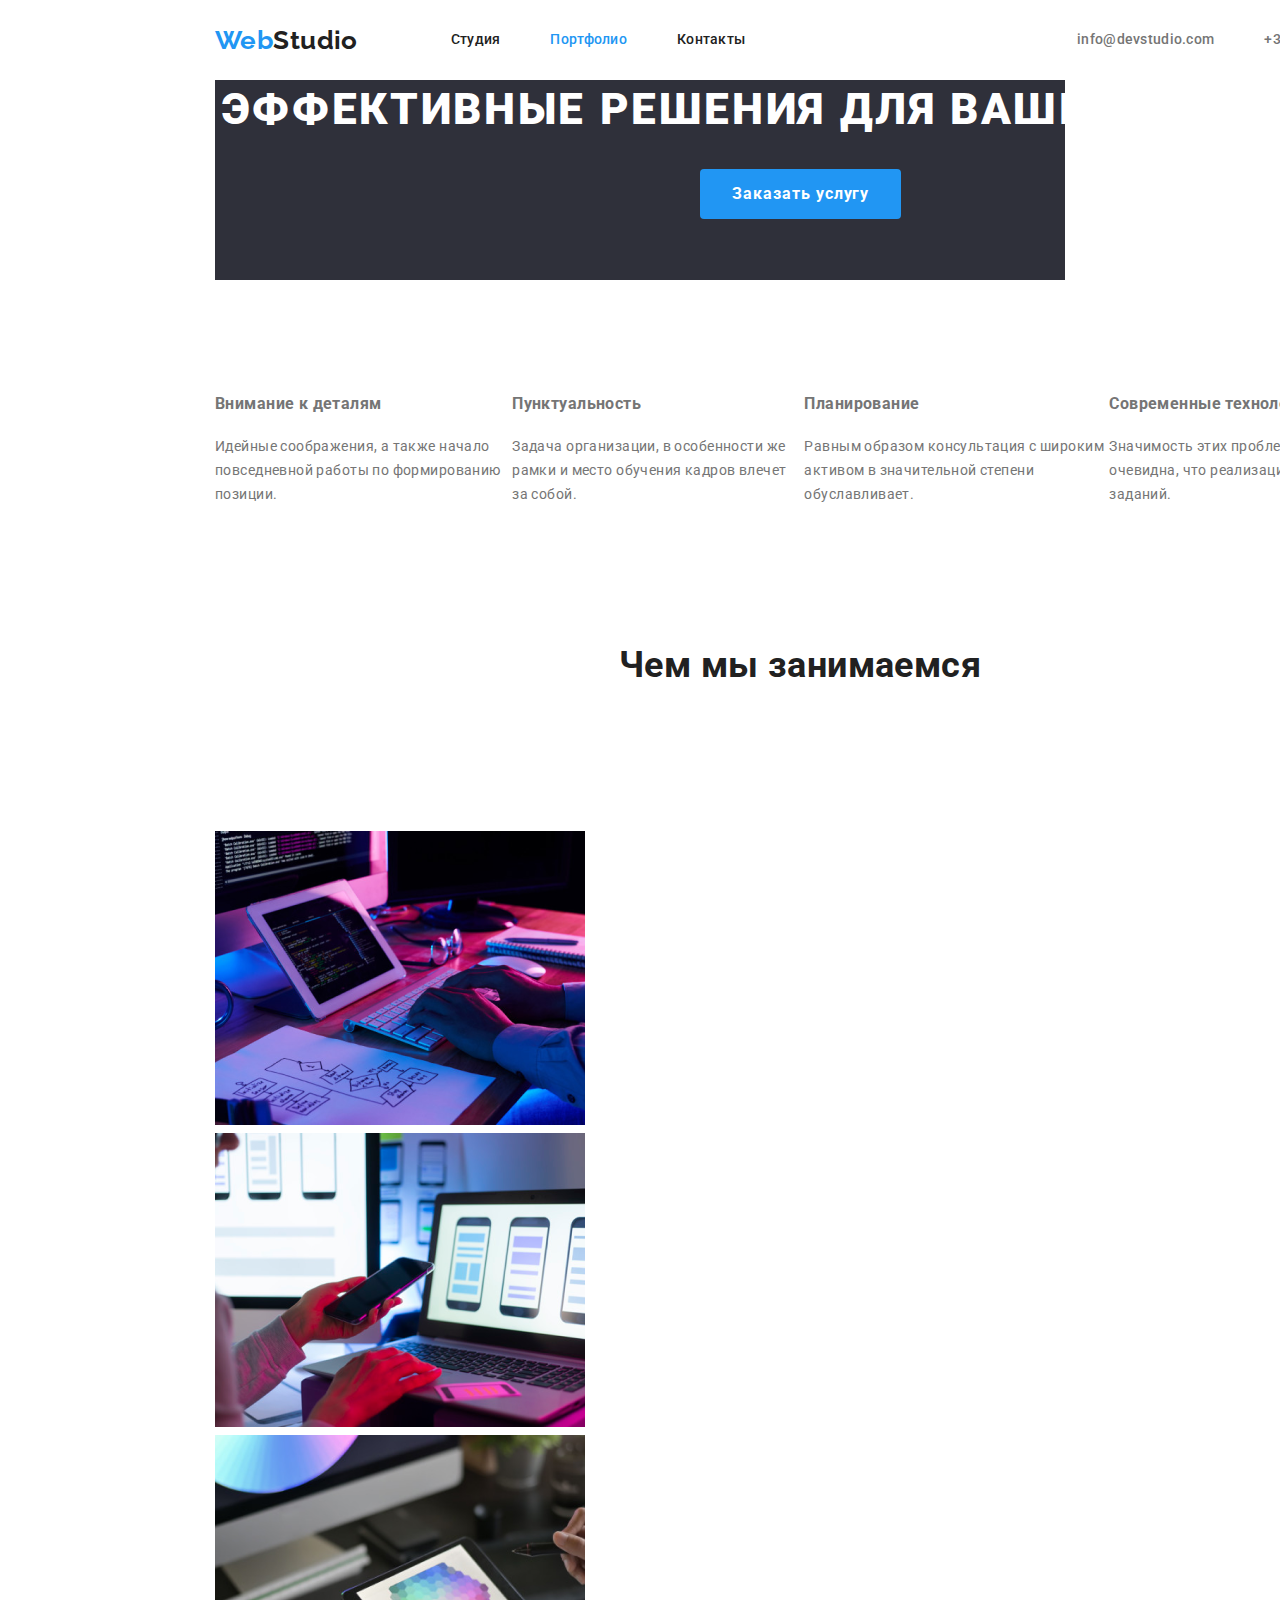
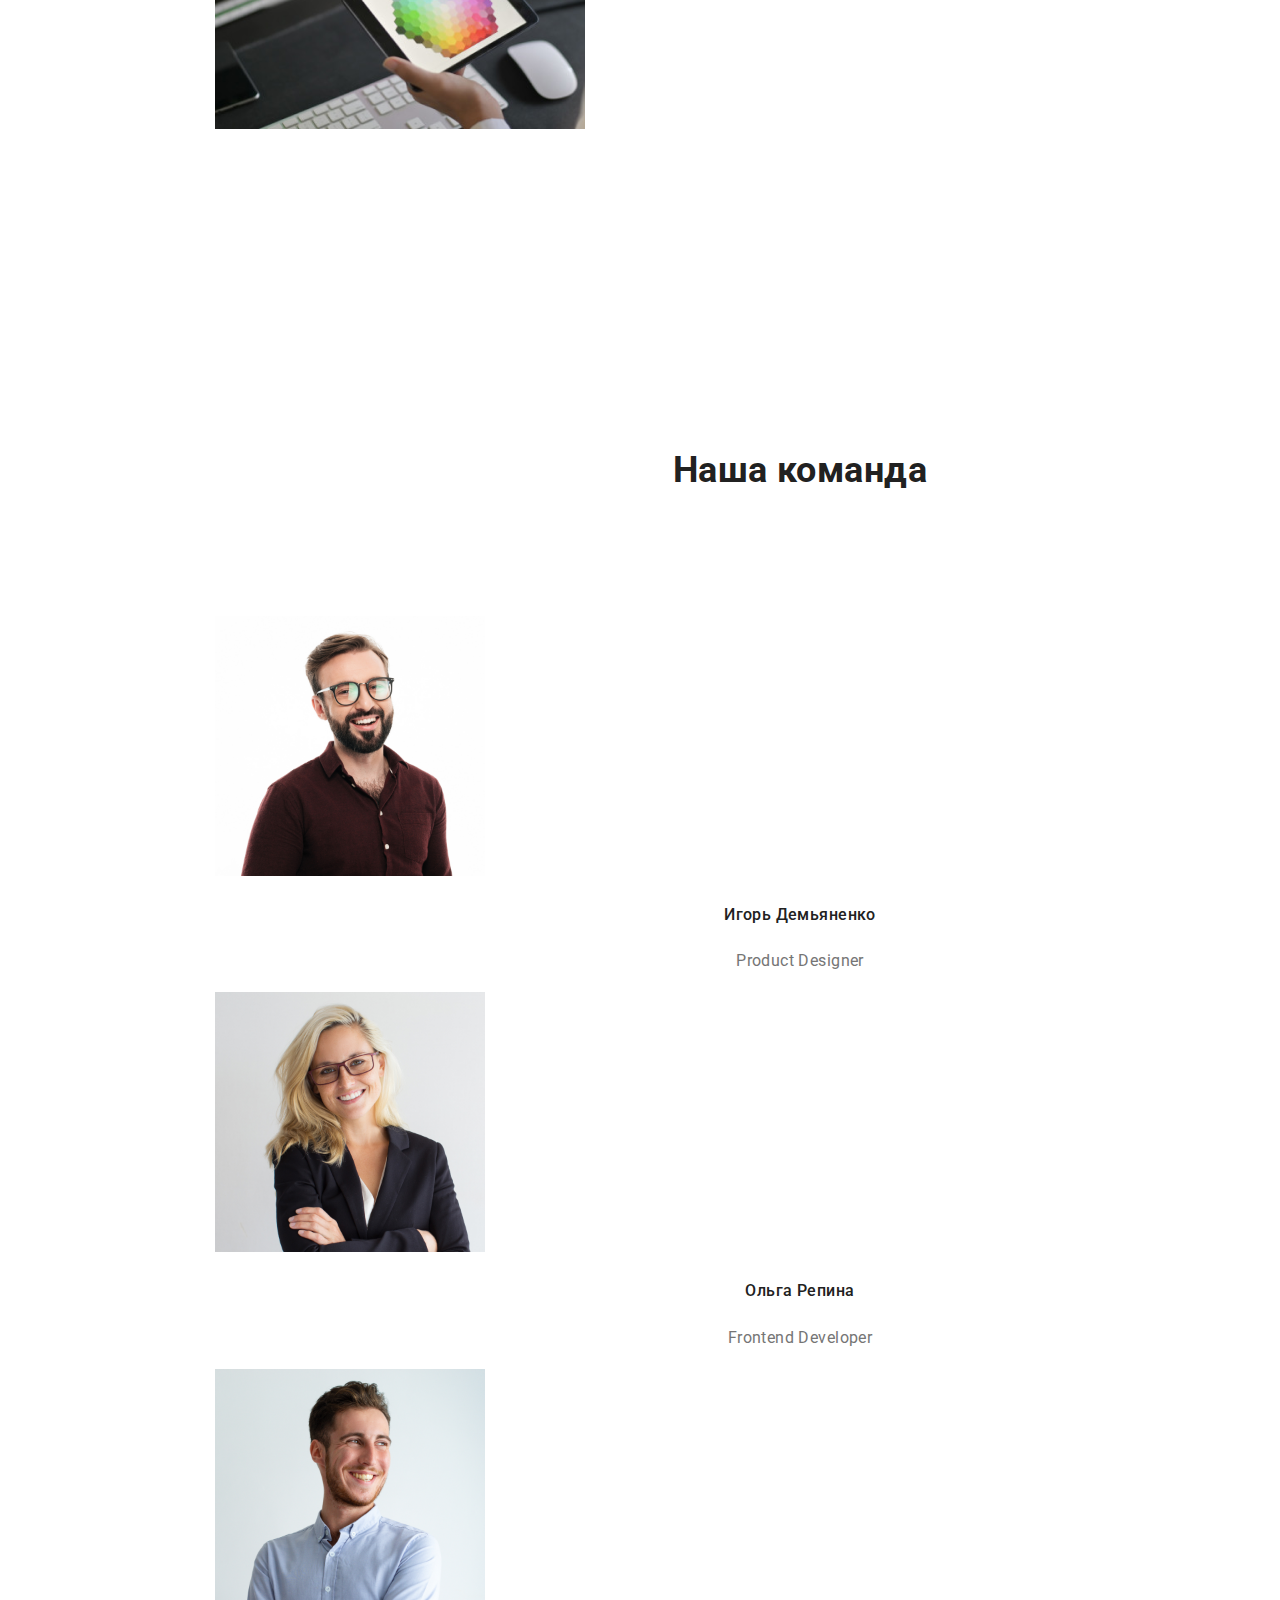
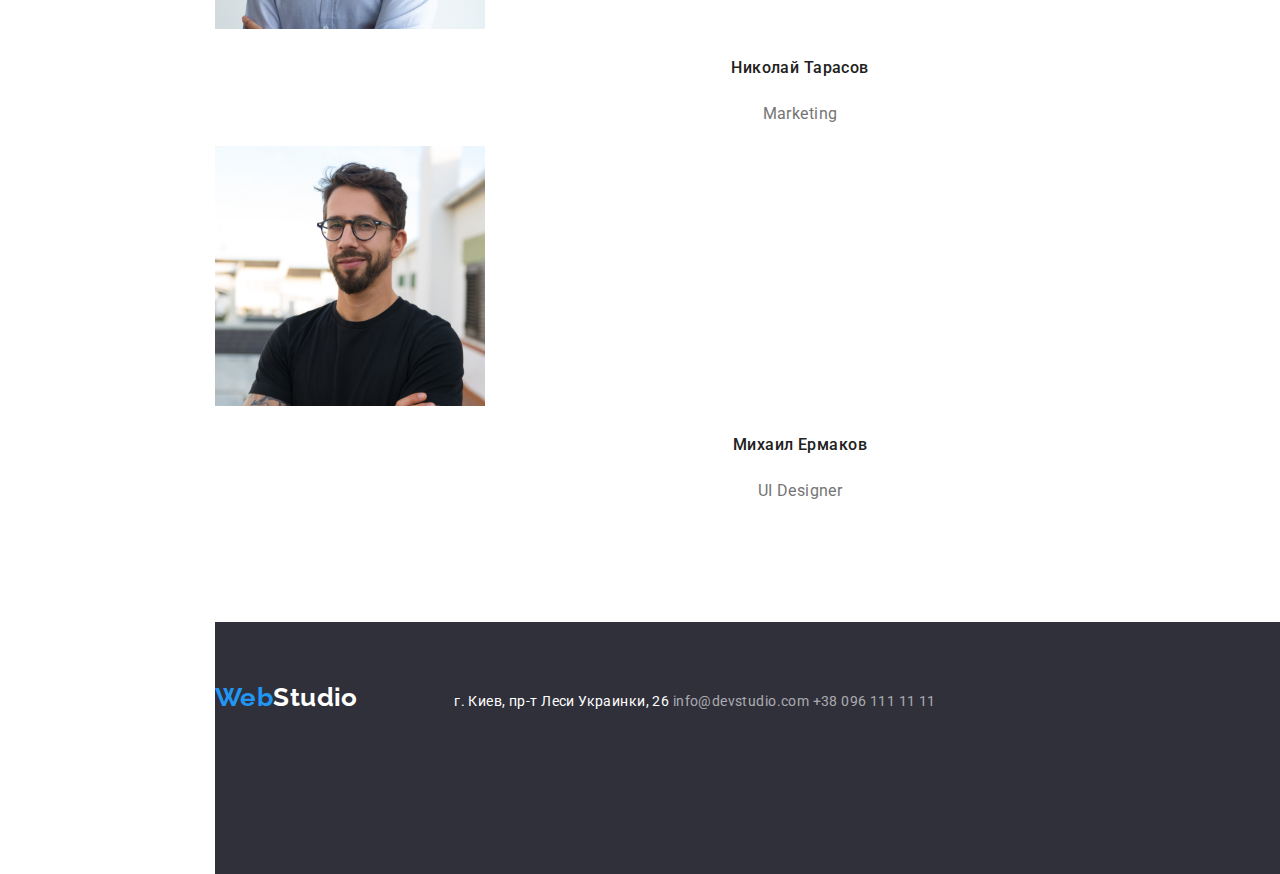
==== index.html @ aaf19cfa "Задание3, вар1" ====
<!DOCTYPE html>
<html lang="ru">

<head>
    <meta charset="UTF-8" />
    <meta name="viewport" content="width=device-width, initial-scale=1.0" />
    <title>Document</title>
    <link rel="preconnect" href="https://fonts.gstatic.com">
    <link href="https://fonts.googleapis.com/css2?family=Raleway:wght@700&family=Roboto:wght@400;500;700;900&display=swap"
        rel="stylesheet">
    <link  rel="stylesheet" href="https://cdnjs.cloudflare.com/ajax/libs/modern-normalize/1.0.0/modern-normalize.min.css">
    <link rel="stylesheet" href="./css/style.css">
    <link rel="stylesheet" href="./css/main.css">

</head>

<body>
    <!-- Шапка сайта -->
    <header>
        <div class="container">
        <div class="main-nav">
            <a href="" class="logo"><span>Web</span>Studio</a>
            <nav>
                <ul class="site-nav list">
                    <li class="item"><a href="" class="link">Студия</a></li>
                    <li class="item"><a href="./portfolio.html" class="link current">Портфолио</a></li>
                    <li class="item"><a href="" class="link">Контакты</a></li>
                </ul>
            </nav>
        
            <ul class="aut-nav list">
                <li class="item"><a href="mailto:info@devstudio.com" class="link">info@devstudio.com</a></li>
                <li class="item"><a href="tel:+380961111111" class="link">+38 096 111 11 11</a></li>
            </ul>
            </div>
        </div>

        
    </header>

    <main>
        <!-- Герой -->
        <section class="hero">
           
            <div class="container">

                <h1 class="hero-title">Эффективные решения для вашего бизнеса</h1>
                <a href="" class="button">Заказать услугу</a>

            </div>
            

        </section>

        <!-- Преимущества -->
        <section class="features">
            <div class="container"> 
                <div class="container-features">
                    <ul class="features list">
                        <li class="item">
                            <h3 class="features-title">Внимание к деталям</h3>
                            <p>
                                Идейные соображения, а также начало повседневной работы по формированию позиции.
                            </p>
                        </li>
                        <li li class="item">
                            <h3 class="features-title">Пунктуальность</h3>
                            <p>Задача организации, в особенности же рамки и место обучения кадров влечет за собой.</p>
                        </li>
                        <li class="item">
                            <h3 class="features-title">Планирование</h3>
                            <p>Равным образом консультация с широким активом в значительной степени обуславливает.</p>
                        </li>
                        <li class="item">
                            <h3 class="features-title">Современные технологии</h3>
                            <p>Значимость этих проблем настолько очевидна, что реализация плановых заданий.</p>
                        </li>
                    </ul>
                </div>
            </div>
        </section>

        <!-- Чем мы занимаемся -->
        <section class="work">

            
            <div class="container">

                <h2 class="work-title">Чем мы занимаемся</h2>

                <ul class="work list">
                    <li>
                        <img src="./images/img1.png" alt="Руки на клавиатуре" width="370" />
                    <li>
                        <img src="./images/img2.png" alt="Ноутбук" width="370" />
                    </li>
                    <li>
                        <img src="./images/img3.png" alt="Планшет" width="370" />
                    </li>

                </ul>
            </div>
        </section>

        <!-- Наша команда -->
        <section class="team">

            <div class="container">
                <h2 class="team-title">Наша команда</h2>
                <ul class="team list">
                    <li>
                        <img src="./images/Dem.jpg" alt="Фото" width="270" />
                        <h3 class="team-name">Игорь Демьяненко</h3>
                        <p class="text">Product Designer</p>
                    </li>

                    <li>
                        <img src="./images/Rep.jpg" alt="Фото" width="270" />
                        <h3 class="team-name">Ольга Репина</h3>
                        <p class="text">Frontend Developer</p>
                    </li>
                    <li>
                        <img src="./images/Tar.jpg" alt="Фото" width="270" />
                        <h3 class="team-name">Николай Тарасов</h3>
                        <p class="text">Marketing</p>
                    </li>
                    <li>
                        <img src="./images/Erm.jpg" alt="Фото" width="270" />
                        <h3 class="team-name">Михаил Ермаков</h3>
                        <p class="text">UI Designer</p>
                    </li>

                </ul>
            </div>
        </section>
    </main>

    <!-- Футер -->
    <footer>
        <section class="footer">
            <div class="container">
                
                <address class="adress">
                    <a href="" class="logo"><span>Web</span>Studio</a>

                    <span class="adress-link">г. Киев, пр-т Леси Украинки, 26</span>
                    <a href="mailto:info@devstudio.com" class="link">info@devstudio.com </a>
                    <a href="tel:+380961111111" class="link">+38 096 111 11 11</a>
                </address>
            </div>
        </section>

    </footer>
</body>

</html>
---- css/style.css ----
/* Основной цвет текста  #212121 
   Studio   #FFFFFF;
второстепенный цвет - #757575;
  адрес background: #FFFFFF;
 ссылки -  #2196F3;  
  цвет фона  "Наша команда" #F5F4FA;
  */

:root {
  --primary-text-color: #757575;
  --title-text-color: #212121;
  --accent-color: #2196f3;
  --primary-white-color: #ffffff;
  --primary-bg-color: #2f303a;
}

body {
  background-color: var(--primary-white-color);
  color: var(--primary-text-color);
  font-family: "Roboto", sans-serif;
  font-style: normal;
  font-weight: normal;
  font-size: 14px;
  line-height: 1.71;
  letter-spacing: 0.03em;

  padding-left: 215px;
  padding-right: 215px;
}

.list {
  padding: 0;
  margin: 0;
  list-style: none;
}

.container {
  margin-left: auto;
  margin-right: auto;
  width: 1170px;
}

/*logo*/
span {
  color: var(--accent-color);
}
.logo {
  margin-right: 93px;

  color: var(--title-text-color);
  font-family: Raleway, sans-serif;
  font-weight: bold;
  font-size: 26px;
  line-height: 1.19;
  text-decoration: none;
}
.logo:hover,
.logo:focus {
  color: var(--accent-color);
}

.link:hover,
.link:focus {
  color: var(--title-text-color);
}

/* Site nav */
.main-nav {
  display: flex;
  align-items: center;
}

.site-nav {
  display: flex;
}

.site-nav .item:not(:last-child) {
  margin-right: 50px;
}

.site-nav .link {
  display: block;
  padding-bottom: 32px;
  padding-top: 32px;
  color: var(--title-text-color);
  font-style: normal;
  font-weight: 500;
  font-size: 14px;
  line-height: 1.14;
  letter-spacing: 0.02em;
  text-decoration: none;
}
.site-nav .link:hover,
.site-nav .link:focus {
  color: var(--accent-color);
}

.site-nav .link.current {
  color: var(--accent-color);
}

/*aut-nav*/

.aut-nav {
  display: flex;
  margin-left: auto;
}

.aut-nav .item:not(:last-child) {
  margin-right: 50px;
}

.aut-nav .link {
  color: var(--primary-text-color);
  font-weight: 500;
  font-size: 14px;
  line-height: 1.14;
  letter-spacing: 0.02em;
  text-decoration: none;
}
.aut-nav .link:hover,
.aut-nav .link:focus {
  color: var(--accent-color);
}

/*Футер*/
.footer {
  background-color: var(--primary-bg-color);
}

.adress {
  background-color: var(--primary-bg-color);
  color: var(--primary-white-color);
  font-family: Roboto;
  font-style: normal;
  font-weight: normal;
  font-size: 14px;
  line-height: 1.71;
  width: 1600px;
  height: 252px;
  padding-top: 60px;
  padding-bottom: 60px;
  
}

.adress .logo {
  color: var(--primary-white-color);
}

.adress .logo:hover,
.adress .logo:focus {
  color: var(--accent-color);
}

.adress .link {
  color: rgba(255, 255, 255, 0.6);
  text-decoration: none;
}

.adress .link:hover,
.adress .link:focus {
  color: var(--accent-color);
}

.adress-link {
  color: var(--primary-white-color);
  font-size: 14px;
  line-height: 1.71;
  text-decoration: none;
}
---- css/main.css ----
/*  hero*/
.hero {
  text-align: center;
  height: 200px;
  background-color: var(--primary-bg-color);
}

.hero-title {
  margin-top: 0;
  margin-bottom: 29;
  color: var(--primary-white-color);
  font-family: inherit;
  font-style: 400;
  font-weight: 900;
  font-size: 44px;
  line-height: 1.36;
  text-align: center;
  letter-spacing: 0.06em;
  text-transform: uppercase;
}

/*  button*/
.button {
  display: inline-block;
  position: absolute;
  padding: 10px 32px;
  background-color: var(--accent-color);
  color: var(--primary-white-color);
  font-weight: bold;
  font-size: 16px;
  line-height: 1.87;
  display: flex;
  align-items: center;
  letter-spacing: 0.06em;
  min-width: 200px;
  height: 50px;
  left: 700px;
  text-decoration: none;
  border-radius: 4px;
}

/*  section*/
.section-title {
  color: var(--title-text-color);
  margin-top: 0;
}

/*features */
.container-features {
  padding-top: 94px;
}
.features .list {
  display: flex;
}

fet .features-title {
  color: var(--title-text-color);
  font-weight: 700;
  font-size: 14px;
  line-height: 1.14;
  text-transform: uppercase;
}

/*  work*/
.work {
  padding-top: 94px;
  padding-bottom: 94px;
}

.work-title {
  color: var(--title-text-color);
  font-weight: bold;
  font-size: 36px;
  line-height: 1.19;
  text-align: center;
  margin-bottom: 50px;
}

/*  team*/
.team {
  padding-top: 94px;
  padding-bottom: 50px;
}

.team-title {
  color: var(--title-text-color);
  font-weight: bold;
  font-size: 36px;
  line-height: 1.19;
  text-align: center;
}
.team-name {
  color: var(--title-text-color);
  font-weight: 500;
  font-size: 16px;
  line-height: 1.9;
  text-align: center;
}
.text {
  font-weight: normal;
  font-size: 16px;
  line-height: 1.9;
  text-align: center;
}
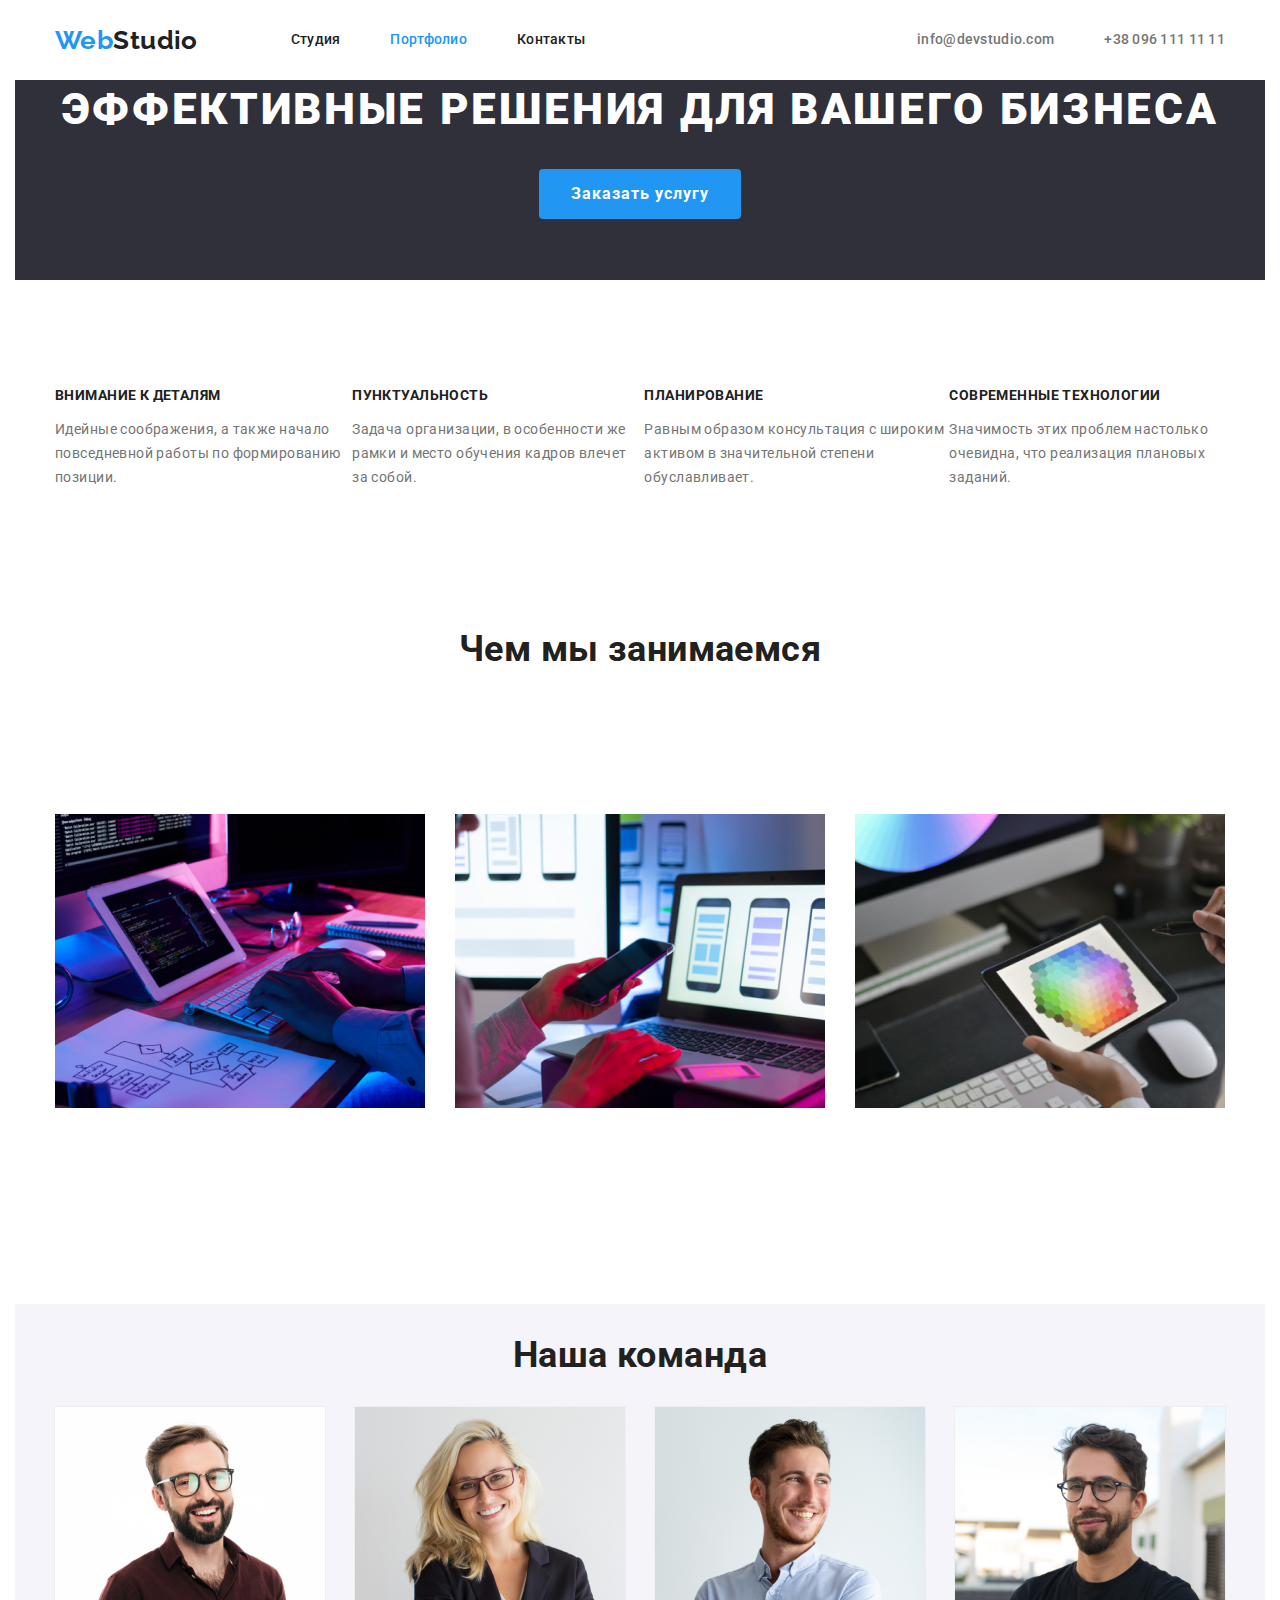
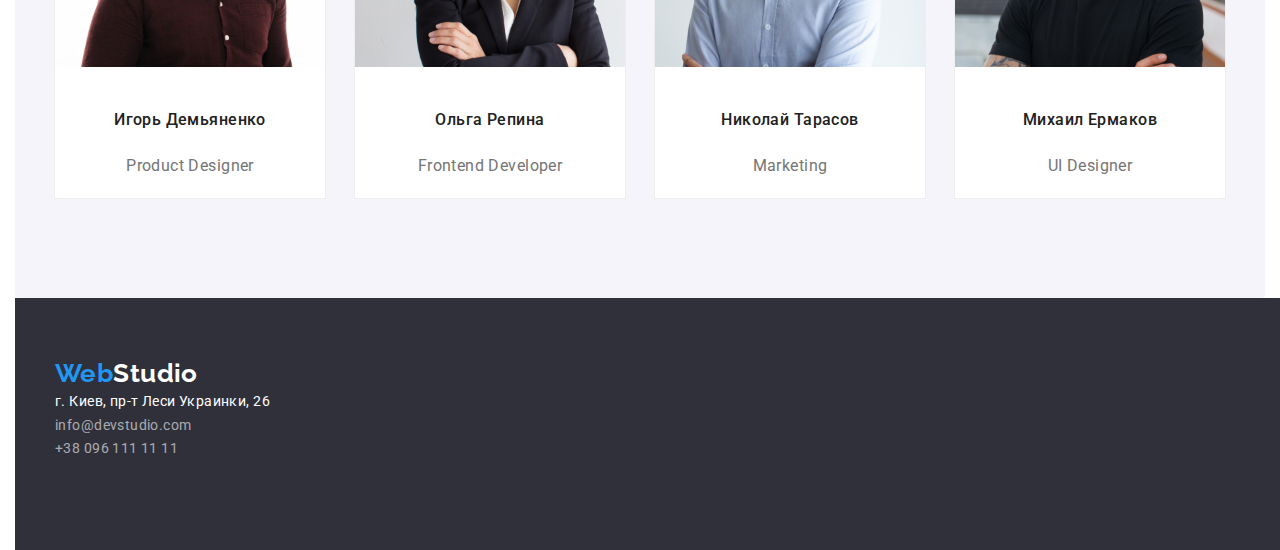
==== commit 3b337b69: "," ====
--- a/index.html
+++ b/index.html
@@ -89,12 +89,12 @@
                 <h2 class="work-title">Чем мы занимаемся</h2>
 
                 <ul class="work list">
-                    <li>
+                    <li class = "flex-element">
                         <img src="./images/img1.png" alt="Руки на клавиатуре" width="370" />
-                    <li>
+                    <li class = "flex-element">
                         <img src="./images/img2.png" alt="Ноутбук" width="370" />
                     </li>
-                    <li>
+                    <li class = "flex-element">
                         <img src="./images/img3.png" alt="Планшет" width="370" />
                     </li>
 
@@ -108,23 +108,23 @@
             <div class="container">
                 <h2 class="team-title">Наша команда</h2>
                 <ul class="team list">
-                    <li>
+                    <li class = "team-element">
                         <img src="./images/Dem.jpg" alt="Фото" width="270" />
                         <h3 class="team-name">Игорь Демьяненко</h3>
                         <p class="text">Product Designer</p>
                     </li>
 
-                    <li>
+                    <li class = "team-element">
                         <img src="./images/Rep.jpg" alt="Фото" width="270" />
                         <h3 class="team-name">Ольга Репина</h3>
                         <p class="text">Frontend Developer</p>
                     </li>
-                    <li>
+                    <li class = "team-element">
                         <img src="./images/Tar.jpg" alt="Фото" width="270" />
                         <h3 class="team-name">Николай Тарасов</h3>
                         <p class="text">Marketing</p>
                     </li>
-                    <li>
+                    <li class = "team-element">
                         <img src="./images/Erm.jpg" alt="Фото" width="270" />
                         <h3 class="team-name">Михаил Ермаков</h3>
                         <p class="text">UI Designer</p>
@@ -141,11 +141,19 @@
             <div class="container">
                 
                 <address class="adress">
-                    <a href="" class="logo"><span>Web</span>Studio</a>
+                        <a href="" class="logo"><span>Web</span>Studio</a>
+                    <div class="adress-item">
 
-                    <span class="adress-link">г. Киев, пр-т Леси Украинки, 26</span>
-                    <a href="mailto:info@devstudio.com" class="link">info@devstudio.com </a>
-                    <a href="tel:+380961111111" class="link">+38 096 111 11 11</a>
+                        <ul class="footer list">
+
+                            <li><span class="adress-link">г. Киев, пр-т Леси Украинки, 26</span> </li>
+                            <li><a href="mailto:info@devstudio.com" class="link">info@devstudio.com </a></li>
+                            <li><a href="tel:+380961111111" class="link">+38 096 111 11 11</a></li>
+                         
+                        </ul>  
+                    </div>    
+
+
                 </address>
             </div>
         </section>
--- a/css/style.css
+++ b/css/style.css
@@ -23,9 +23,8 @@
   font-size: 14px;
   line-height: 1.71;
   letter-spacing: 0.03em;
-
-  padding-left: 215px;
-  padding-right: 215px;
+  padding-left: 15px;
+  padding-right: 15px;
 }
 
 .list {
@@ -140,7 +139,6 @@
   height: 252px;
   padding-top: 60px;
   padding-bottom: 60px;
-  
 }
 
 .adress .logo {
@@ -168,3 +166,6 @@
   line-height: 1.71;
   text-decoration: none;
 }
+
+.adress-item {
+}
--- a/css/main.css
+++ b/css/main.css
@@ -22,14 +22,14 @@
 /*  button*/
 .button {
   display: inline-block;
-  position: absolute;
+
   padding: 10px 32px;
   background-color: var(--accent-color);
   color: var(--primary-white-color);
   font-weight: bold;
   font-size: 16px;
   line-height: 1.87;
-  display: flex;
+
   align-items: center;
   letter-spacing: 0.06em;
   min-width: 200px;
@@ -53,7 +53,7 @@
   display: flex;
 }
 
-fet .features-title {
+.features-title {
   color: var(--title-text-color);
   font-weight: 700;
   font-size: 14px;
@@ -65,6 +65,7 @@
 .work {
   padding-top: 94px;
   padding-bottom: 94px;
+  display: flex;
 }
 
 .work-title {
@@ -75,11 +76,21 @@
   text-align: center;
   margin-bottom: 50px;
 }
+.flex-element {
+  margin-right: 30px;
+}
+
+.flex-element:nth-child(3n) {
+  margin-right: 0;
+}
 
 /*  team*/
 .team {
-  padding-top: 94px;
   padding-bottom: 50px;
+  display: flex;
+
+  background: #f5f4fa;
+  border-radius: 0px 0px 4px 4px;
 }
 
 .team-title {
@@ -95,6 +106,8 @@
   font-size: 16px;
   line-height: 1.9;
   text-align: center;
+  margin-top: 30px;
+  margin-bottom: 10px;
 }
 .text {
   font-weight: normal;
@@ -102,3 +115,13 @@
   line-height: 1.9;
   text-align: center;
 }
+
+.team-element {
+  margin-right: 30px;
+  outline: 1px solid #eeeeee;
+  background: #ffffff;
+}
+
+.team-element:nth-child(4n) {
+  margin-right: 0;
+}
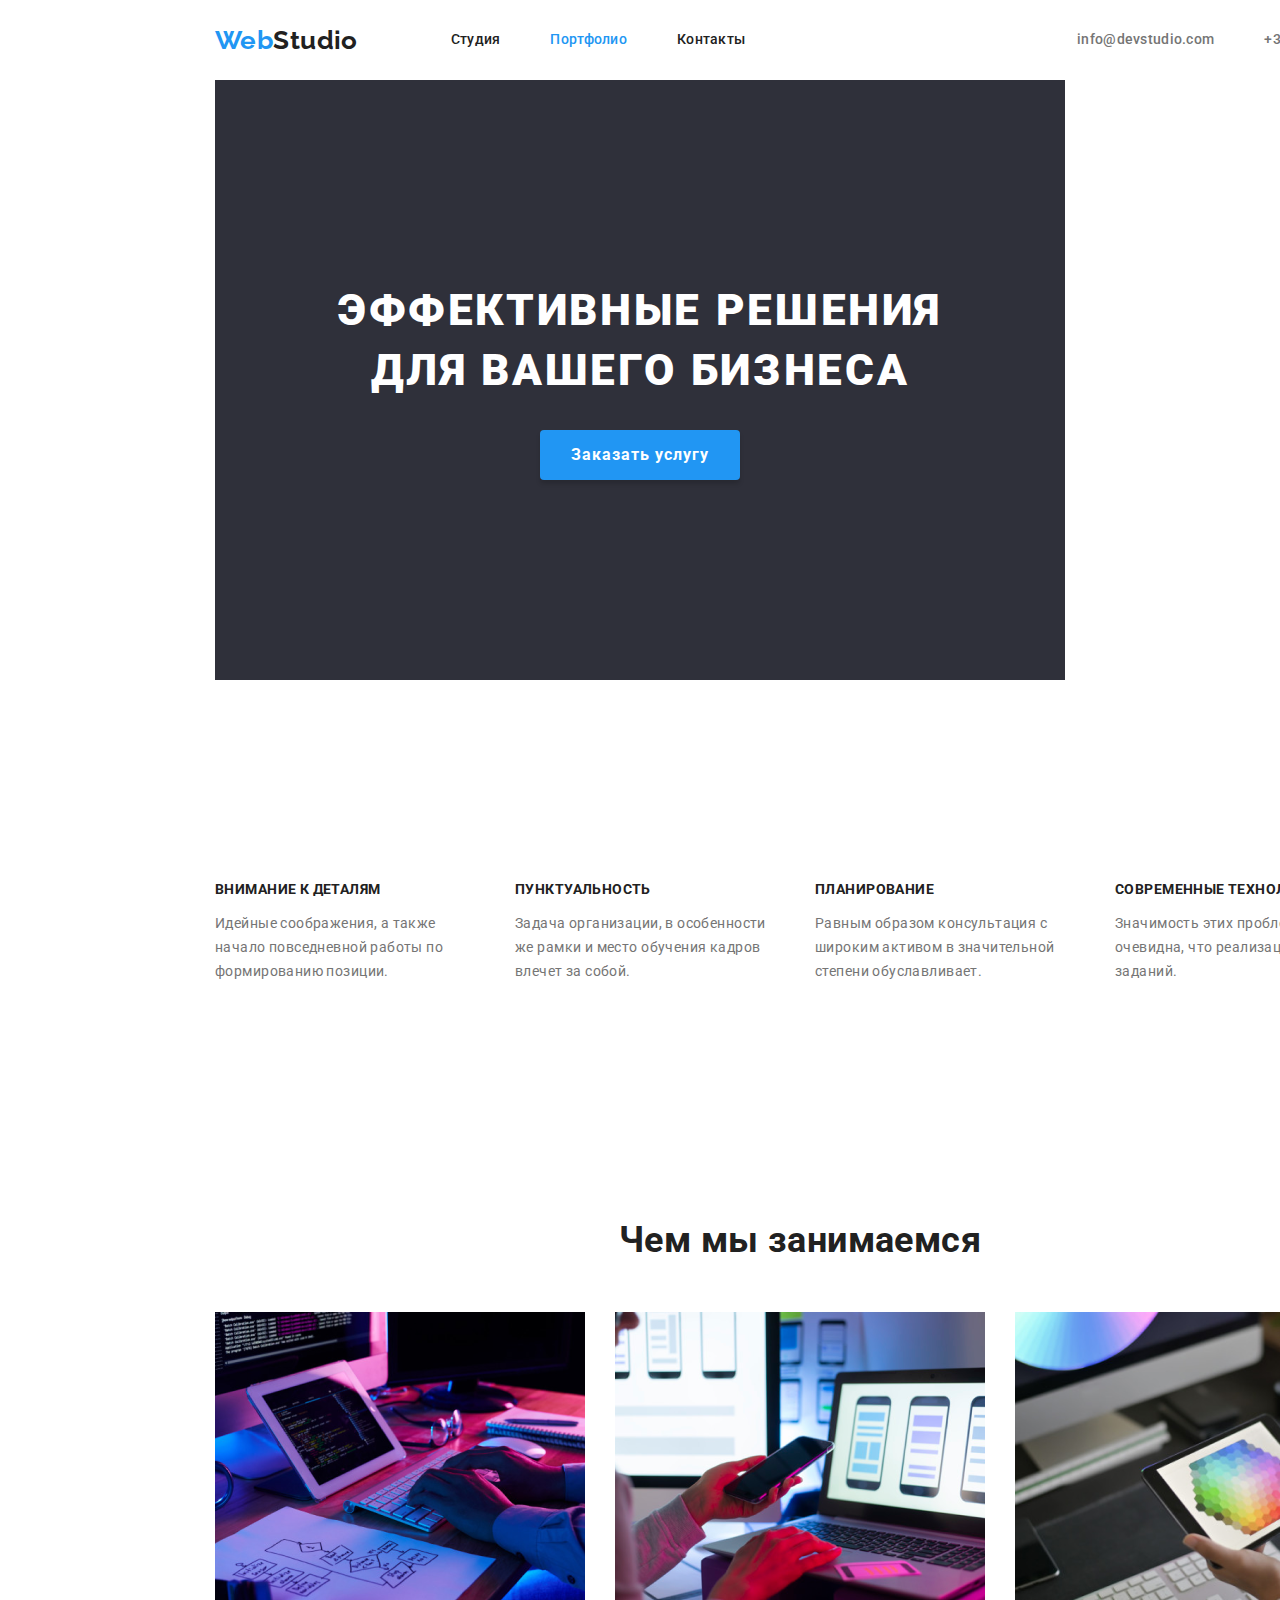
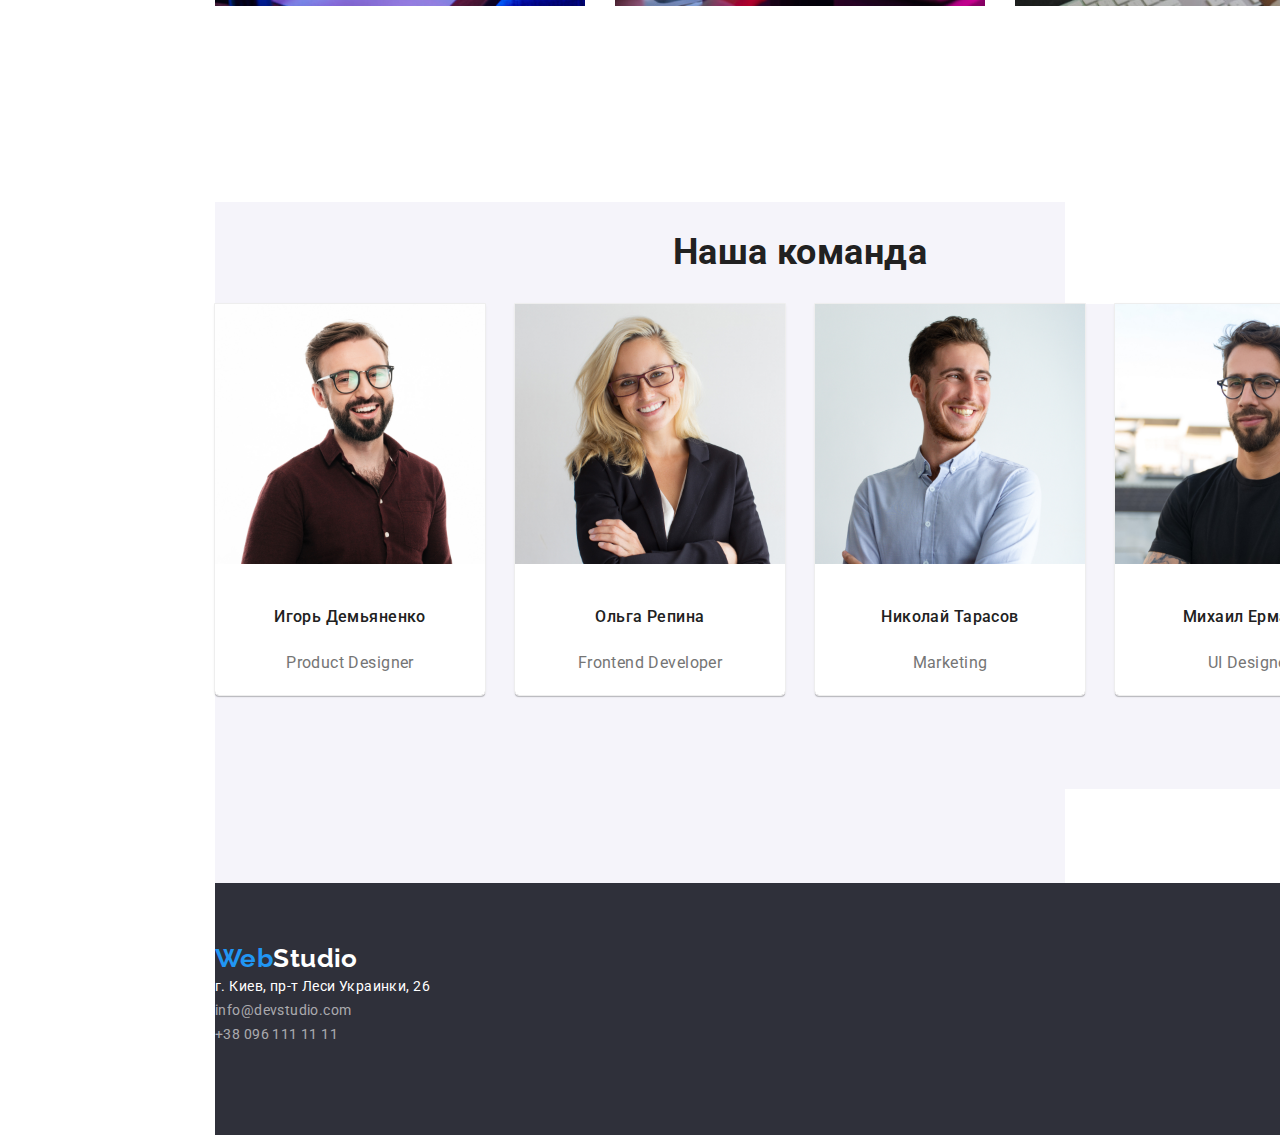
==== commit 992372ad: "." ====
--- a/index.html
+++ b/index.html
@@ -42,11 +42,11 @@
         <!-- Герой -->
         <section class="hero">
            
-            <div class="container">
-
-                <h1 class="hero-title">Эффективные решения для вашего бизнеса</h1>
-                <a href="" class="button">Заказать услугу</a>
-
+            <div class="container-hero">
+                
+                    <h1 class="hero-title">Эффективные решения <br> для вашего бизнеса </h1>
+                   <a href="" class="button">Заказать услугу</a>
+                
             </div>
             
 
@@ -55,28 +55,28 @@
         <!-- Преимущества -->
         <section class="features">
             <div class="container"> 
-                <div class="container-features">
+                
                     <ul class="features list">
-                        <li class="item">
+                        <li>
                             <h3 class="features-title">Внимание к деталям</h3>
-                            <p>
+                            <p class="item-text">
                                 Идейные соображения, а также начало повседневной работы по формированию позиции.
                             </p>
                         </li>
-                        <li li class="item">
+                        <li>
                             <h3 class="features-title">Пунктуальность</h3>
-                            <p>Задача организации, в особенности же рамки и место обучения кадров влечет за собой.</p>
+                            <p class="item-text">Задача организации, в особенности же рамки и место обучения кадров влечет за собой.</p>
                         </li>
-                        <li class="item">
+                        <li>
                             <h3 class="features-title">Планирование</h3>
-                            <p>Равным образом консультация с широким активом в значительной степени обуславливает.</p>
+                            <p class="item-text">Равным образом консультация с широким активом в значительной степени обуславливает.</p>
                         </li>
-                        <li class="item">
+                        <li>
                             <h3 class="features-title">Современные технологии</h3>
-                            <p>Значимость этих проблем настолько очевидна, что реализация плановых заданий.</p>
+                            <p class="item-text">Значимость этих проблем настолько очевидна, что реализация плановых заданий.</p>
                         </li>
                     </ul>
-                </div>
+                
             </div>
         </section>
 
--- a/css/style.css
+++ b/css/style.css
@@ -23,8 +23,9 @@
   font-size: 14px;
   line-height: 1.71;
   letter-spacing: 0.03em;
-  padding-left: 15px;
-  padding-right: 15px;
+
+  padding-left: 215px;
+  padding-right: 215px;
 }
 
 .list {
@@ -37,6 +38,7 @@
   margin-left: auto;
   margin-right: auto;
   width: 1170px;
+   
 }
 
 /*logo*/
@@ -66,7 +68,8 @@
 /* Site nav */
 .main-nav {
   display: flex;
-  align-items: center;
+  align-items: center; 
+  
 }
 
 .site-nav {
@@ -139,10 +142,12 @@
   height: 252px;
   padding-top: 60px;
   padding-bottom: 60px;
+  
 }
 
 .adress .logo {
   color: var(--primary-white-color);
+ 
 }
 
 .adress .logo:hover,
@@ -167,5 +172,9 @@
   text-decoration: none;
 }
 
-.adress-item {
-}
+
+.adress-footer {
+display: flex;
+flex-direction: column;
+
+}--- a/css/main.css
+++ b/css/main.css
@@ -1,43 +1,71 @@
 /*  hero*/
 .hero {
-  text-align: center;
-  height: 200px;
-  background-color: var(--primary-bg-color);
+    
+background: var(--primary-bg-color);
+display: flex;
+justify-content: center;
+text-align: center;
+padding-top: 200px;
+padding-bottom: 200px;
+
+height: 600px;
+
+}
+ .container-hero {
+display: flex;
+flex-direction: column;
+align-items: center;
+
 }
 
+
+
+
+
+
+
+
 .hero-title {
-  margin-top: 0;
-  margin-bottom: 29;
-  color: var(--primary-white-color);
-  font-family: inherit;
-  font-style: 400;
   font-weight: 900;
   font-size: 44px;
-  line-height: 1.36;
-  text-align: center;
+  line-height: 60px;
   letter-spacing: 0.06em;
   text-transform: uppercase;
+  color: var(--primary-white-color);
+  margin: 0;
+  
 }
 
+
+
+
 /*  button*/
-.button {
-  display: inline-block;
 
-  padding: 10px 32px;
+   
+  .button {
   background-color: var(--accent-color);
   color: var(--primary-white-color);
-  font-weight: bold;
+  text-decoration: none;
+    
+  width: 200px;
+  height: 50px;
+  box-shadow: 0px 4px 4px rgba(0, 0, 0, 0.15);
+  border-radius: 4px;
+  font-weight: 700;
   font-size: 16px;
-  line-height: 1.87;
+  line-height: 30px;
+  letter-spacing: 0.06em;
+  display: flex;
+  justify-content: center;
+  align-items: center;
+  margin-top: 30px;
+  margin-left: auto;
+  margin-right: auto;
 
-  align-items: center;
-  letter-spacing: 0.06em;
-  min-width: 200px;
-  height: 50px;
-  left: 700px;
-  text-decoration: none;
-  border-radius: 4px;
-}
+ }
+
+
+
 
 /*  section*/
 .section-title {
@@ -46,11 +74,18 @@
 }
 
 /*features */
-.container-features {
+.features {
   padding-top: 94px;
+  padding-bottom: 94px;
+  
+
 }
+
 .features .list {
   display: flex;
+  justify-content: space-between;
+
+
 }
 
 .features-title {
@@ -59,11 +94,26 @@
   font-size: 14px;
   line-height: 1.14;
   text-transform: uppercase;
+  margin-bottom: 10px;
 }
+
+.item-text{
+
+width: 270px;
+height: 75px;
+
+font-size: 14px;
+line-height: 1.71;
+
+letter-spacing: 0.03em;
+
+color:var(--primary-text-color);
+}
+
+
 
 /*  work*/
 .work {
-  padding-top: 94px;
   padding-bottom: 94px;
   display: flex;
 }
@@ -86,11 +136,12 @@
 
 /*  team*/
 .team {
-  padding-bottom: 50px;
+  padding-bottom: 94px;
   display: flex;
 
   background: #f5f4fa;
-  border-radius: 0px 0px 4px 4px;
+  
+  
 }
 
 .team-title {
@@ -120,6 +171,8 @@
   margin-right: 30px;
   outline: 1px solid #eeeeee;
   background: #ffffff;
+  border-radius: 0px 0px 4px 4px;
+  box-shadow: 0px 1px 3px rgba(0, 0, 0, 0.12), 0px 1px 1px rgba(0, 0, 0, 0.14), 0px 2px 1px rgba(0, 0, 0, 0.2);
 }
 
 .team-element:nth-child(4n) {
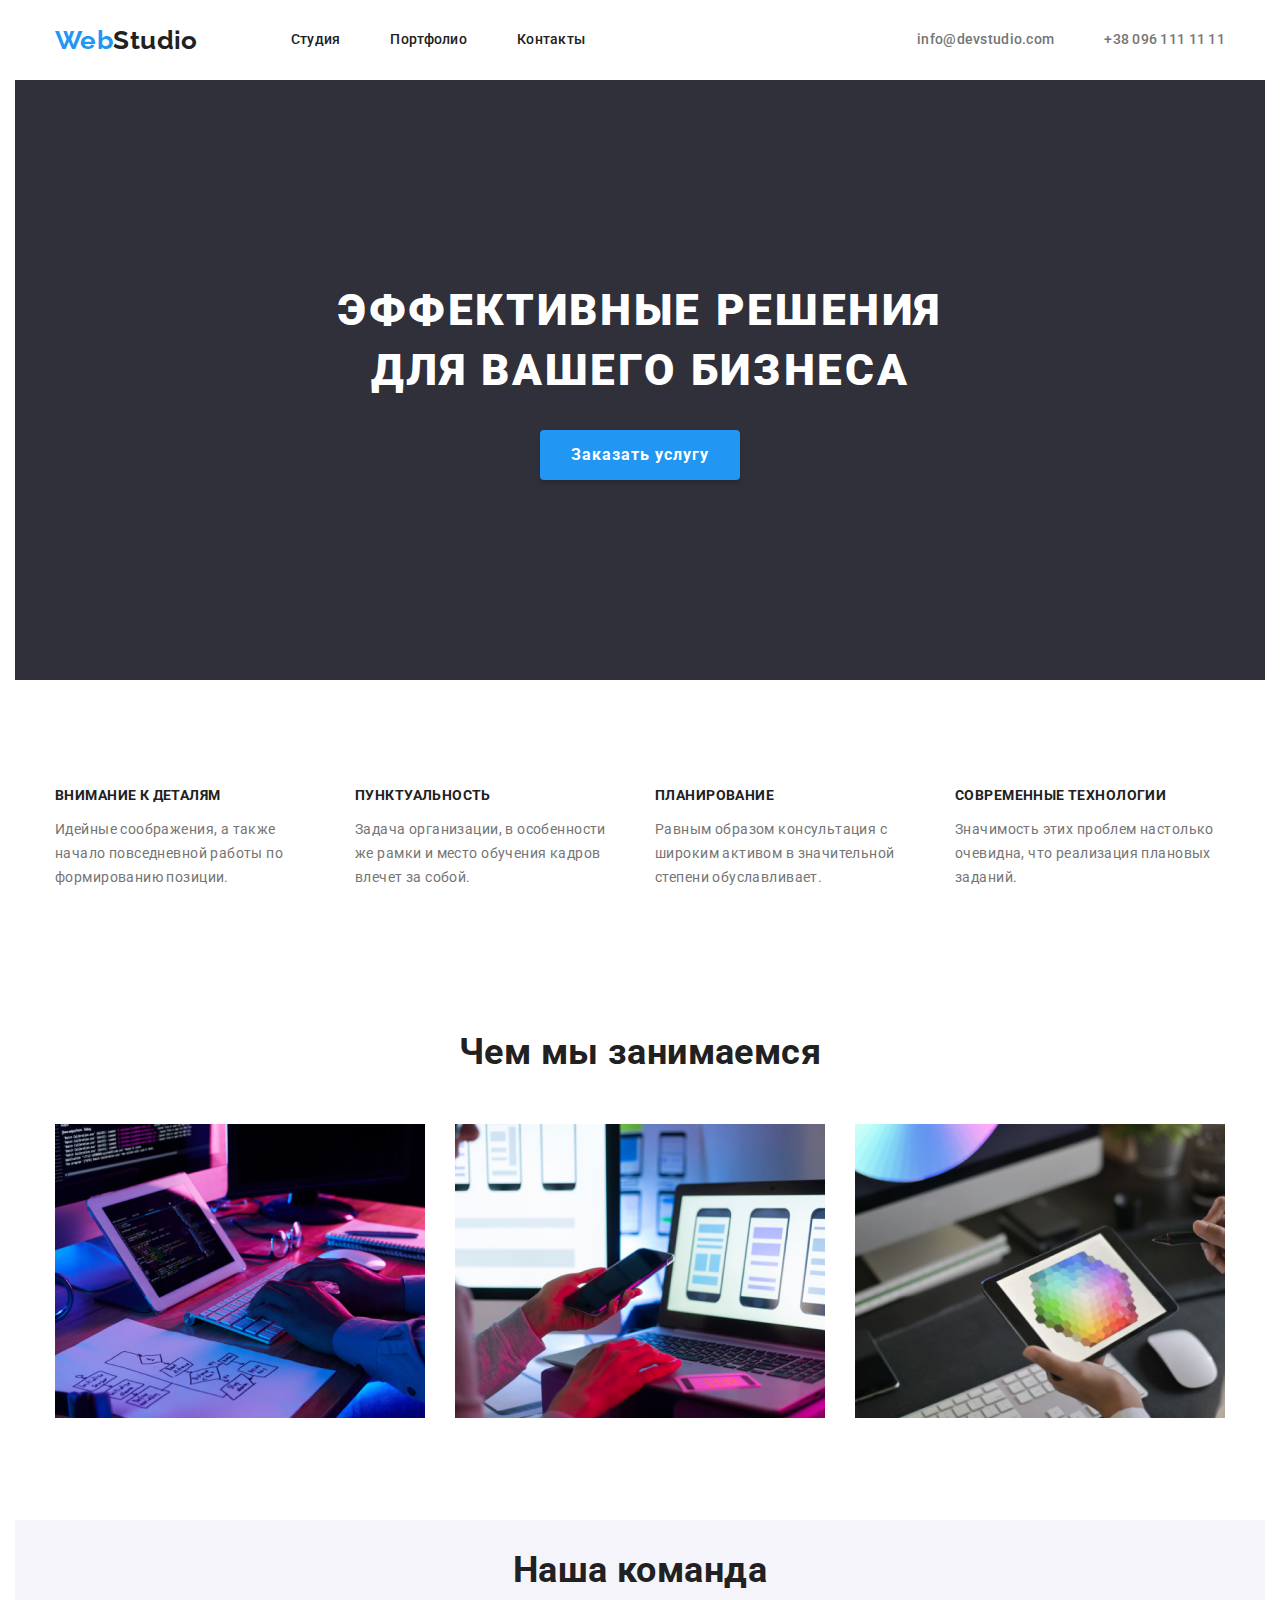
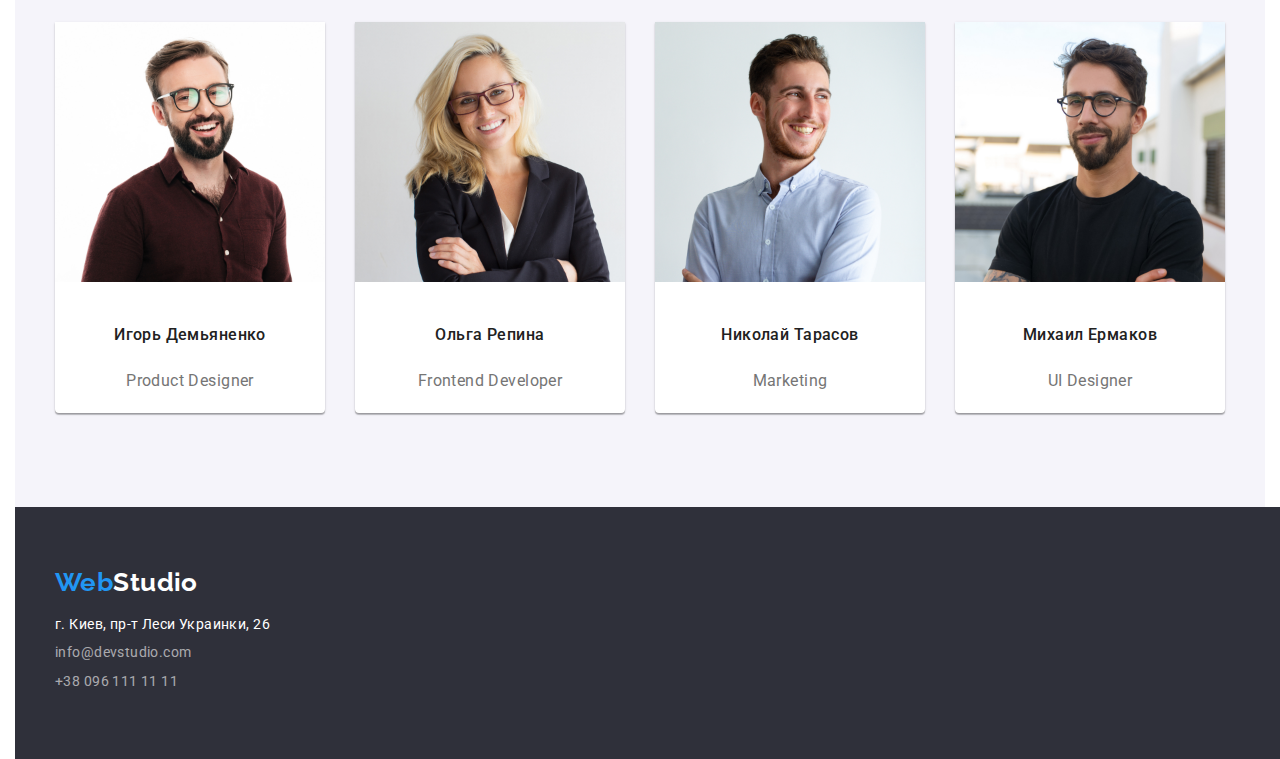
==== commit ffa0a690: "продолжение" ====
--- a/index.html
+++ b/index.html
@@ -28,7 +28,7 @@
                 </ul>
             </nav>
         
-            <ul class="aut-nav list">
+            <ul class="aut-nav">
                 <li class="item"><a href="mailto:info@devstudio.com" class="link">info@devstudio.com</a></li>
                 <li class="item"><a href="tel:+380961111111" class="link">+38 096 111 11 11</a></li>
             </ul>
@@ -142,9 +142,9 @@
                 
                 <address class="adress">
                         <a href="" class="logo"><span>Web</span>Studio</a>
-                    <div class="adress-item">
+                    <div class="adress-list">
 
-                        <ul class="footer list">
+                        <ul class="footer-list">
 
                             <li><span class="adress-link">г. Киев, пр-т Леси Украинки, 26</span> </li>
                             <li><a href="mailto:info@devstudio.com" class="link">info@devstudio.com </a></li>
--- a/css/style.css
+++ b/css/style.css
@@ -24,13 +24,13 @@
   line-height: 1.71;
   letter-spacing: 0.03em;
 
-  padding-left: 215px;
-  padding-right: 215px;
+  padding-left: 15px;
+  padding-right: 15px;
 }
 
-.list {
-  padding: 0;
-  margin: 0;
+ul.list {
+  padding: 0px;
+  margin: 0px;
   list-style: none;
 }
 
@@ -38,7 +38,7 @@
   margin-left: auto;
   margin-right: auto;
   width: 1170px;
-   
+  padding-bottom: 0px;
 }
 
 /*logo*/
@@ -68,8 +68,7 @@
 /* Site nav */
 .main-nav {
   display: flex;
-  align-items: center; 
-  
+  align-items: center;
 }
 
 .site-nav {
@@ -97,7 +96,7 @@
   color: var(--accent-color);
 }
 
-.site-nav .link.current {
+.site-nav .link current {
   color: var(--accent-color);
 }
 
@@ -142,12 +141,10 @@
   height: 252px;
   padding-top: 60px;
   padding-bottom: 60px;
-  
 }
 
 .adress .logo {
   color: var(--primary-white-color);
- 
 }
 
 .adress .logo:hover,
@@ -158,6 +155,7 @@
 .adress .link {
   color: rgba(255, 255, 255, 0.6);
   text-decoration: none;
+  padding-bottom: 9px;
 }
 
 .adress .link:hover,
@@ -172,9 +170,11 @@
   text-decoration: none;
 }
 
-
-.adress-footer {
-display: flex;
-flex-direction: column;
-
-}+.footer-list {
+  padding: 0px;
+  list-style: none;
+  height: 81px;
+  display: flex;
+  flex-direction: column;
+  justify-content: space-between;
+}
--- a/css/main.css
+++ b/css/main.css
@@ -1,29 +1,24 @@
 /*  hero*/
-.hero {
-    
-background: var(--primary-bg-color);
-display: flex;
-justify-content: center;
-text-align: center;
-padding-top: 200px;
-padding-bottom: 200px;
-
-height: 600px;
-
-}
- .container-hero {
-display: flex;
-flex-direction: column;
-align-items: center;
-
+ul {
+  list-style: none;
 }
 
+.hero {
+  background: var(--primary-bg-color);
+  display: flex;
+  justify-content: center;
+  text-align: center;
+  padding-top: 200px;
+  padding-bottom: 200px;
 
+  height: 600px;
+}
 
-
-
-
-
+.container-hero {
+  display: flex;
+  flex-direction: column;
+  align-items: center;
+}
 
 .hero-title {
   font-weight: 900;
@@ -33,20 +28,15 @@
   text-transform: uppercase;
   color: var(--primary-white-color);
   margin: 0;
-  
 }
-
-
-
 
 /*  button*/
 
-   
-  .button {
+.button {
   background-color: var(--accent-color);
   color: var(--primary-white-color);
   text-decoration: none;
-    
+
   width: 200px;
   height: 50px;
   box-shadow: 0px 4px 4px rgba(0, 0, 0, 0.15);
@@ -61,11 +51,7 @@
   margin-top: 30px;
   margin-left: auto;
   margin-right: auto;
-
- }
-
-
-
+}
 
 /*  section*/
 .section-title {
@@ -77,15 +63,11 @@
 .features {
   padding-top: 94px;
   padding-bottom: 94px;
-  
-
 }
 
 .features .list {
   display: flex;
   justify-content: space-between;
-
-
 }
 
 .features-title {
@@ -97,20 +79,17 @@
   margin-bottom: 10px;
 }
 
-.item-text{
+.item-text {
+  width: 270px;
+  height: 75px;
 
-width: 270px;
-height: 75px;
+  font-size: 14px;
+  line-height: 1.71;
 
-font-size: 14px;
-line-height: 1.71;
+  letter-spacing: 0.03em;
 
-letter-spacing: 0.03em;
-
-color:var(--primary-text-color);
+  color: var(--primary-text-color);
 }
-
-
 
 /*  work*/
 .work {
@@ -135,13 +114,13 @@
 }
 
 /*  team*/
+
+/*  team*/
 .team {
   padding-bottom: 94px;
   display: flex;
 
   background: #f5f4fa;
-  
-  
 }
 
 .team-title {
@@ -169,10 +148,11 @@
 
 .team-element {
   margin-right: 30px;
-  outline: 1px solid #eeeeee;
+
   background: #ffffff;
   border-radius: 0px 0px 4px 4px;
-  box-shadow: 0px 1px 3px rgba(0, 0, 0, 0.12), 0px 1px 1px rgba(0, 0, 0, 0.14), 0px 2px 1px rgba(0, 0, 0, 0.2);
+  box-shadow: 0px 1px 3px rgba(0, 0, 0, 0.12), 0px 1px 1px rgba(0, 0, 0, 0.14),
+    0px 2px 1px rgba(0, 0, 0, 0.2);
 }
 
 .team-element:nth-child(4n) {
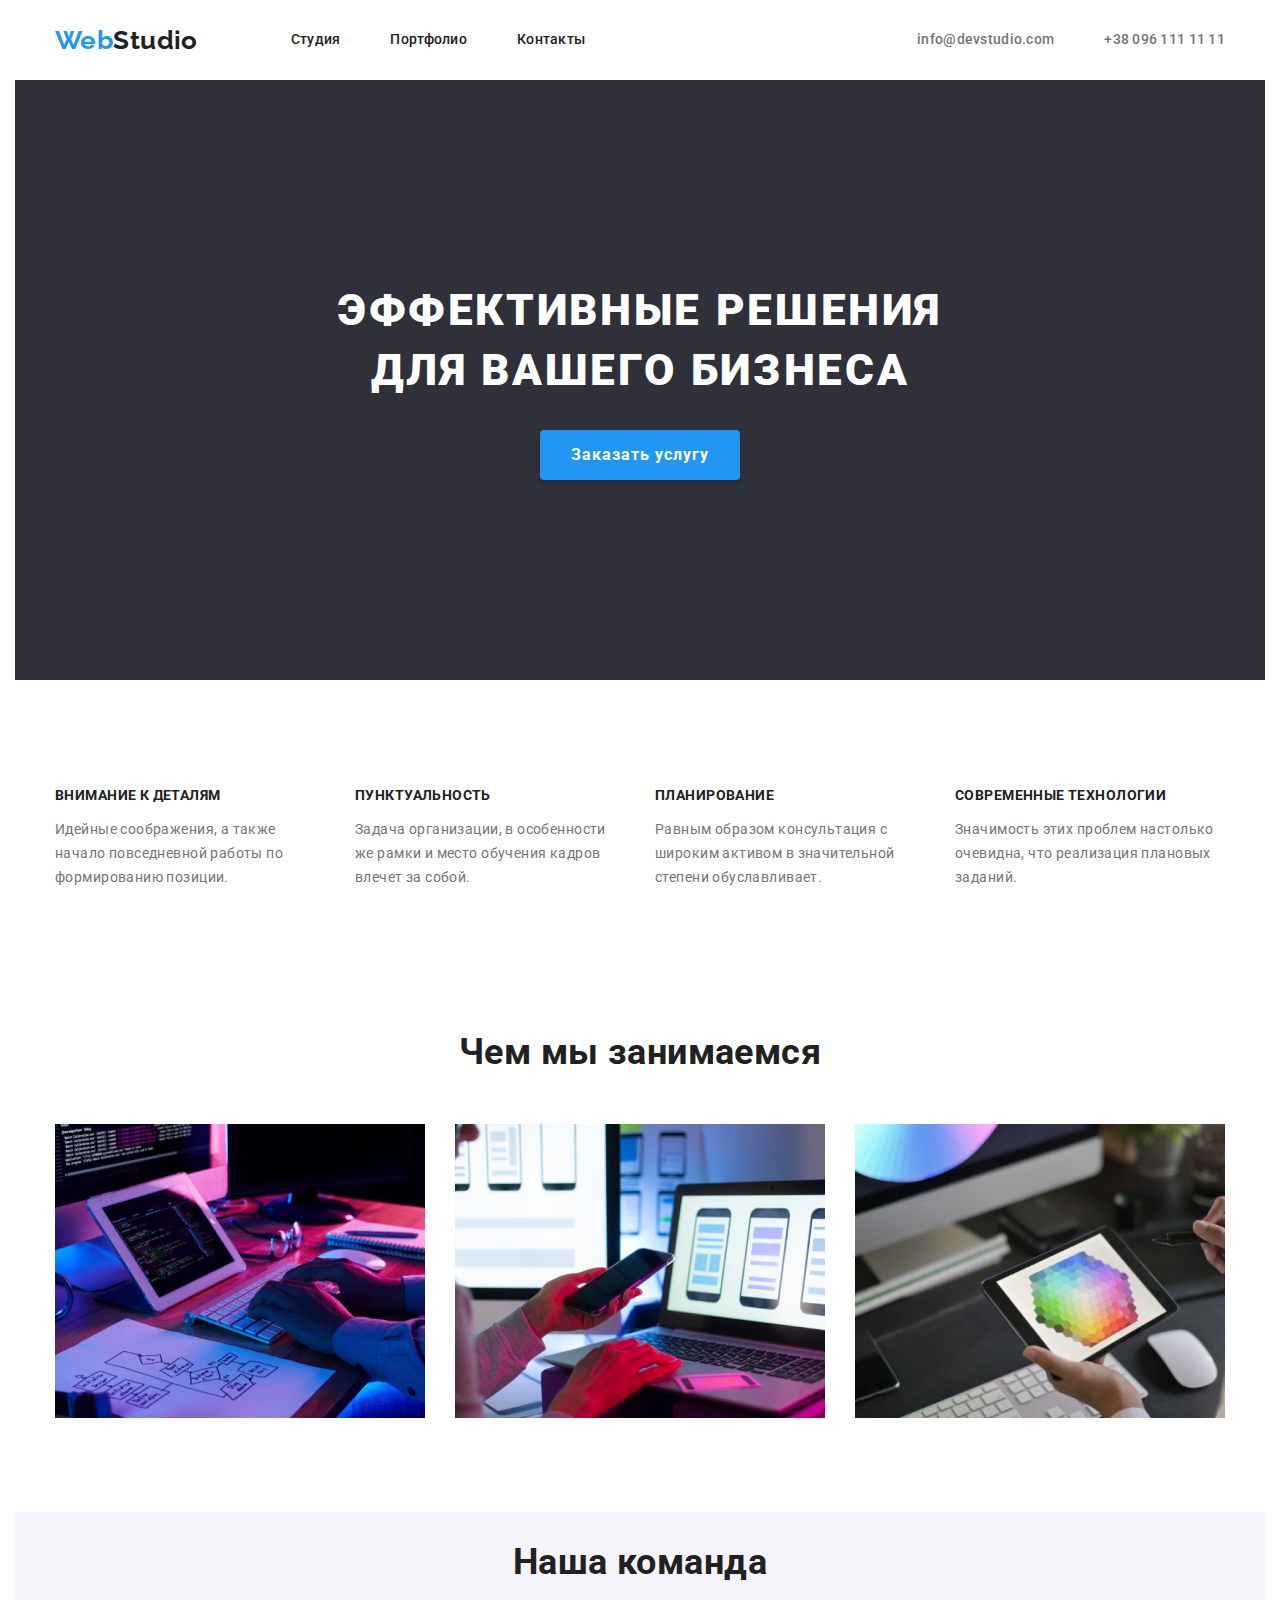
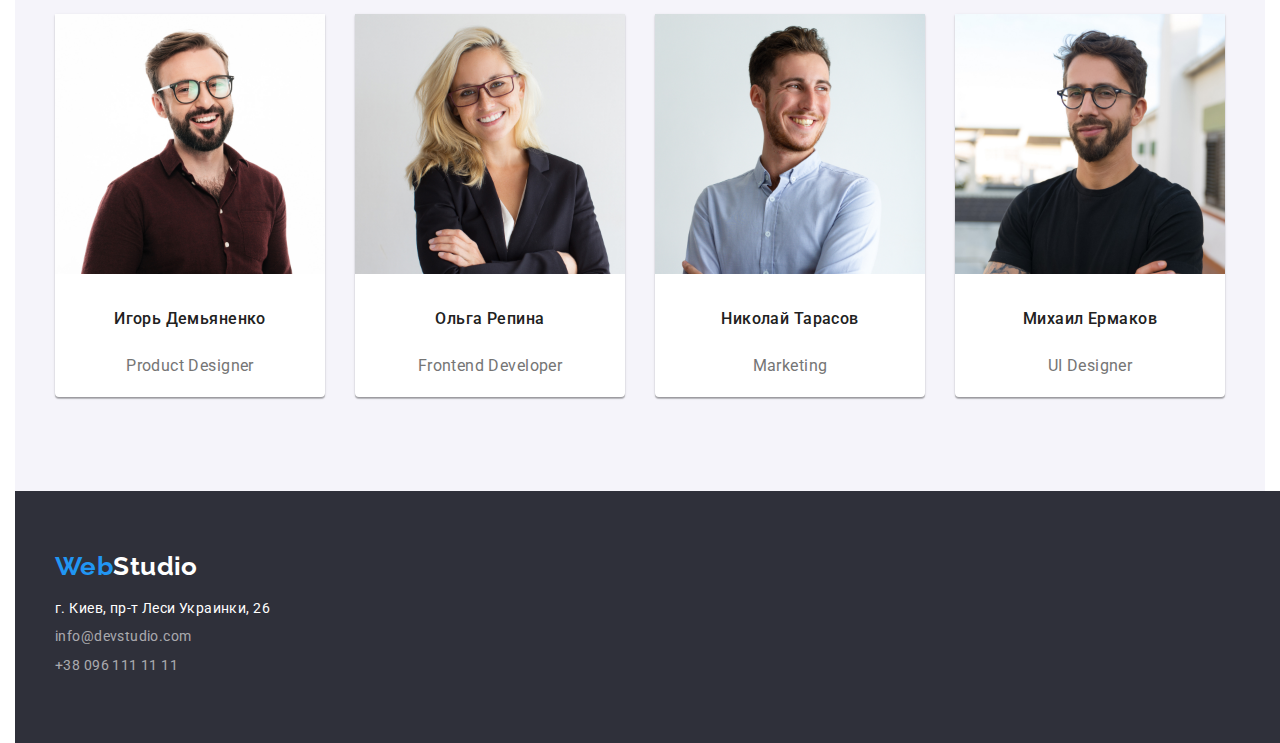
==== commit 73e6b100: "1" ====
--- a/index.html
+++ b/index.html
@@ -137,7 +137,7 @@
 
     <!-- Футер -->
     <footer>
-        <section class="footer">
+        <div class="footer">
             <div class="container">
                 
                 <address class="adress">
@@ -156,7 +156,7 @@
 
                 </address>
             </div>
-        </section>
+        </div>
 
     </footer>
 </body>
--- a/css/style.css
+++ b/css/style.css
@@ -5,6 +5,11 @@
  ссылки -  #2196F3;  
   цвет фона  "Наша команда" #F5F4FA;
   */
+img {
+  display: block;
+  max-width: 100%;
+  height: auto;
+}
 
 :root {
   --primary-text-color: #757575;
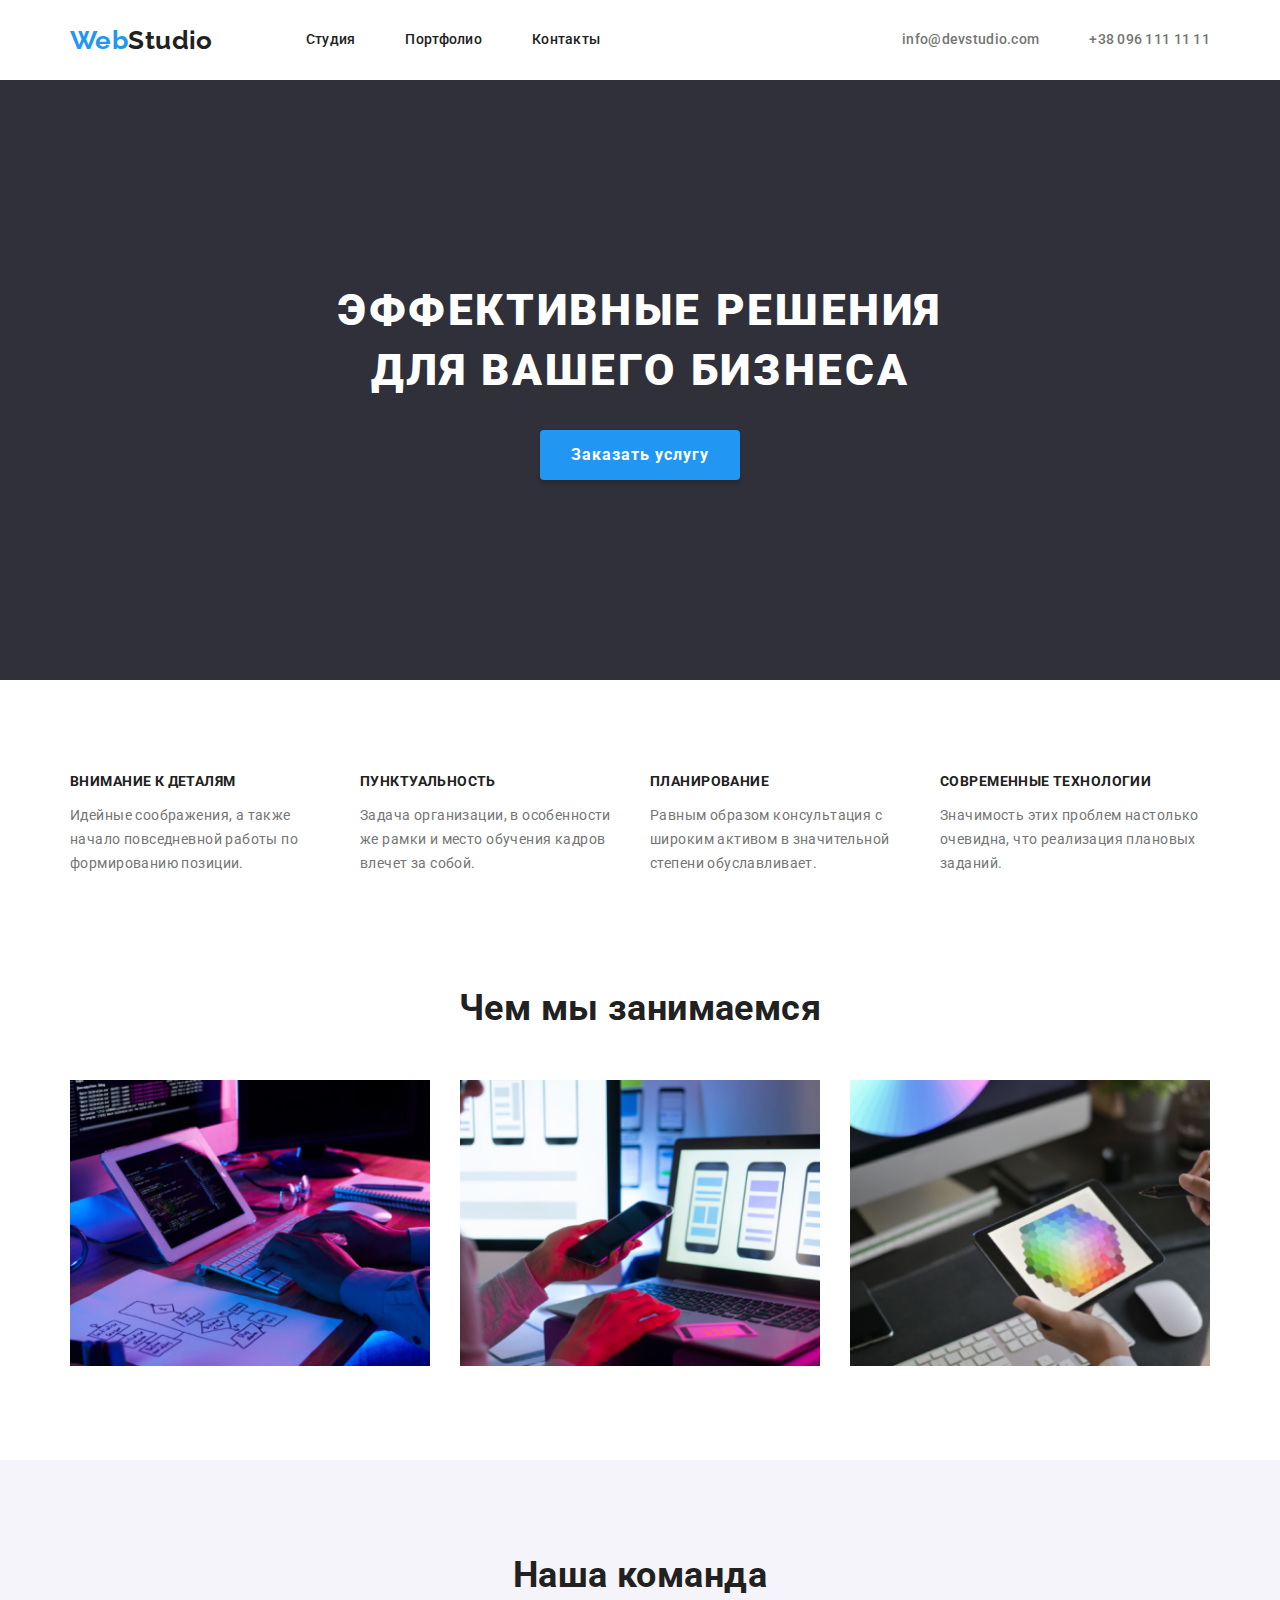
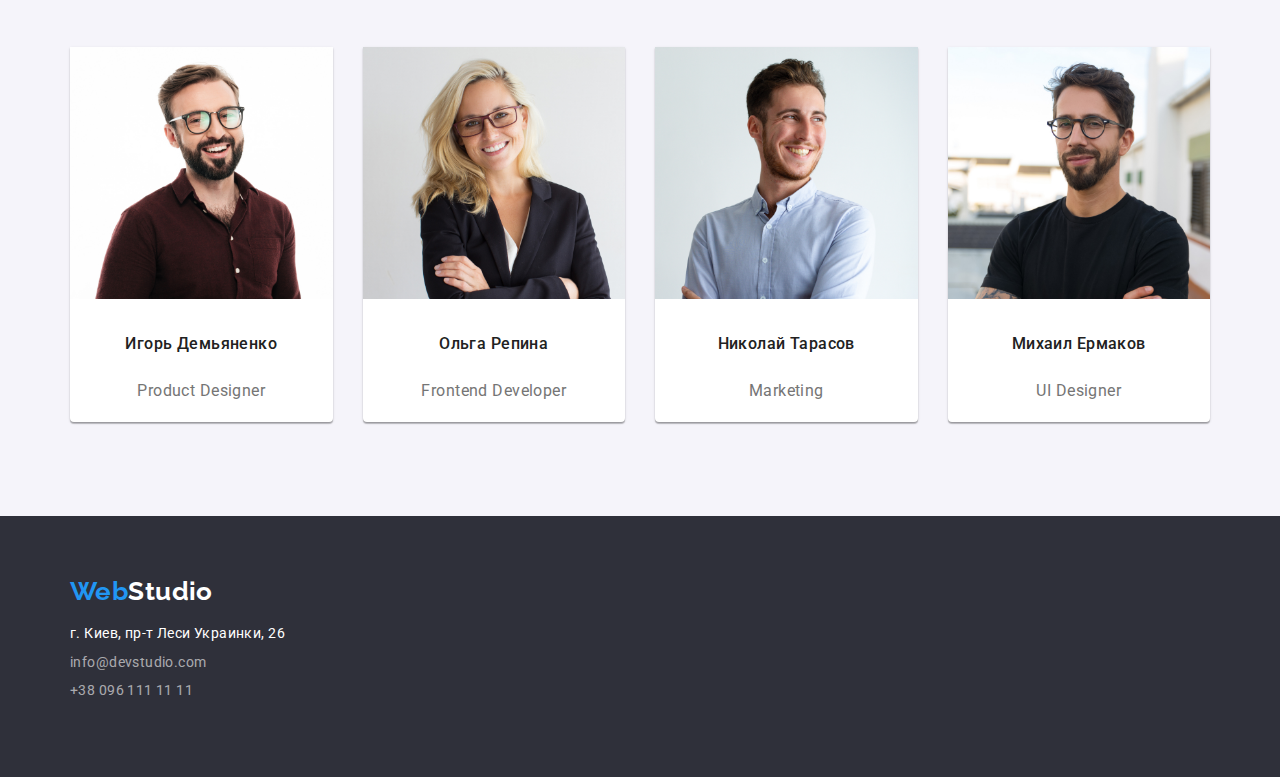
==== commit 131d9ad2: "Испраила футер в Index.html" ====
--- a/index.html
+++ b/index.html
@@ -136,27 +136,26 @@
     </main>
 
     <!-- Футер -->
-    <footer>
-        <div class="footer">
-            <div class="container">
+    <footer class="footer">
+        
+        <div class="container">
                 
-                <address class="adress">
-                        <a href="" class="logo"><span>Web</span>Studio</a>
-                    <div class="adress-list">
-
-                        <ul class="footer-list">
+            <address class="adress">
+                <a href="" class="logo"><span>Web</span>Studio</a>
+                <div class="adress-list">
+                    <ul class="footer-list">
 
                             <li><span class="adress-link">г. Киев, пр-т Леси Украинки, 26</span> </li>
                             <li><a href="mailto:info@devstudio.com" class="link">info@devstudio.com </a></li>
                             <li><a href="tel:+380961111111" class="link">+38 096 111 11 11</a></li>
                          
                         </ul>  
-                    </div>    
+                </div>    
 
 
-                </address>
-            </div>
+            </address>
         </div>
+        
 
     </footer>
 </body>
--- a/css/style.css
+++ b/css/style.css
@@ -19,6 +19,12 @@
   --primary-bg-color: #2f303a;
 }
 
+h1,
+h2,
+h3 {
+  margin: 0px;
+}
+
 body {
   background-color: var(--primary-white-color);
   color: var(--primary-text-color);
@@ -28,9 +34,6 @@
   font-size: 14px;
   line-height: 1.71;
   letter-spacing: 0.03em;
-
-  padding-left: 15px;
-  padding-right: 15px;
 }
 
 ul.list {
@@ -44,6 +47,8 @@
   margin-right: auto;
   width: 1170px;
   padding-bottom: 0px;
+  padding-left: 15px;
+  padding-right: 15px;
 }
 
 /*logo*/
@@ -132,6 +137,8 @@
 /*Футер*/
 .footer {
   background-color: var(--primary-bg-color);
+  padding-top: 60px;
+  padding-bottom: 60px;
 }
 
 .adress {
@@ -142,10 +149,6 @@
   font-weight: normal;
   font-size: 14px;
   line-height: 1.71;
-  width: 1600px;
-  height: 252px;
-  padding-top: 60px;
-  padding-bottom: 60px;
 }
 
 .adress .logo {
--- a/css/main.css
+++ b/css/main.css
@@ -118,8 +118,8 @@
 /*  team*/
 .team {
   padding-bottom: 94px;
+  padding-top: 94px;
   display: flex;
-
   background: #f5f4fa;
 }
 
@@ -129,6 +129,7 @@
   font-size: 36px;
   line-height: 1.19;
   text-align: center;
+  margin-bottom: 50px;
 }
 .team-name {
   color: var(--title-text-color);
